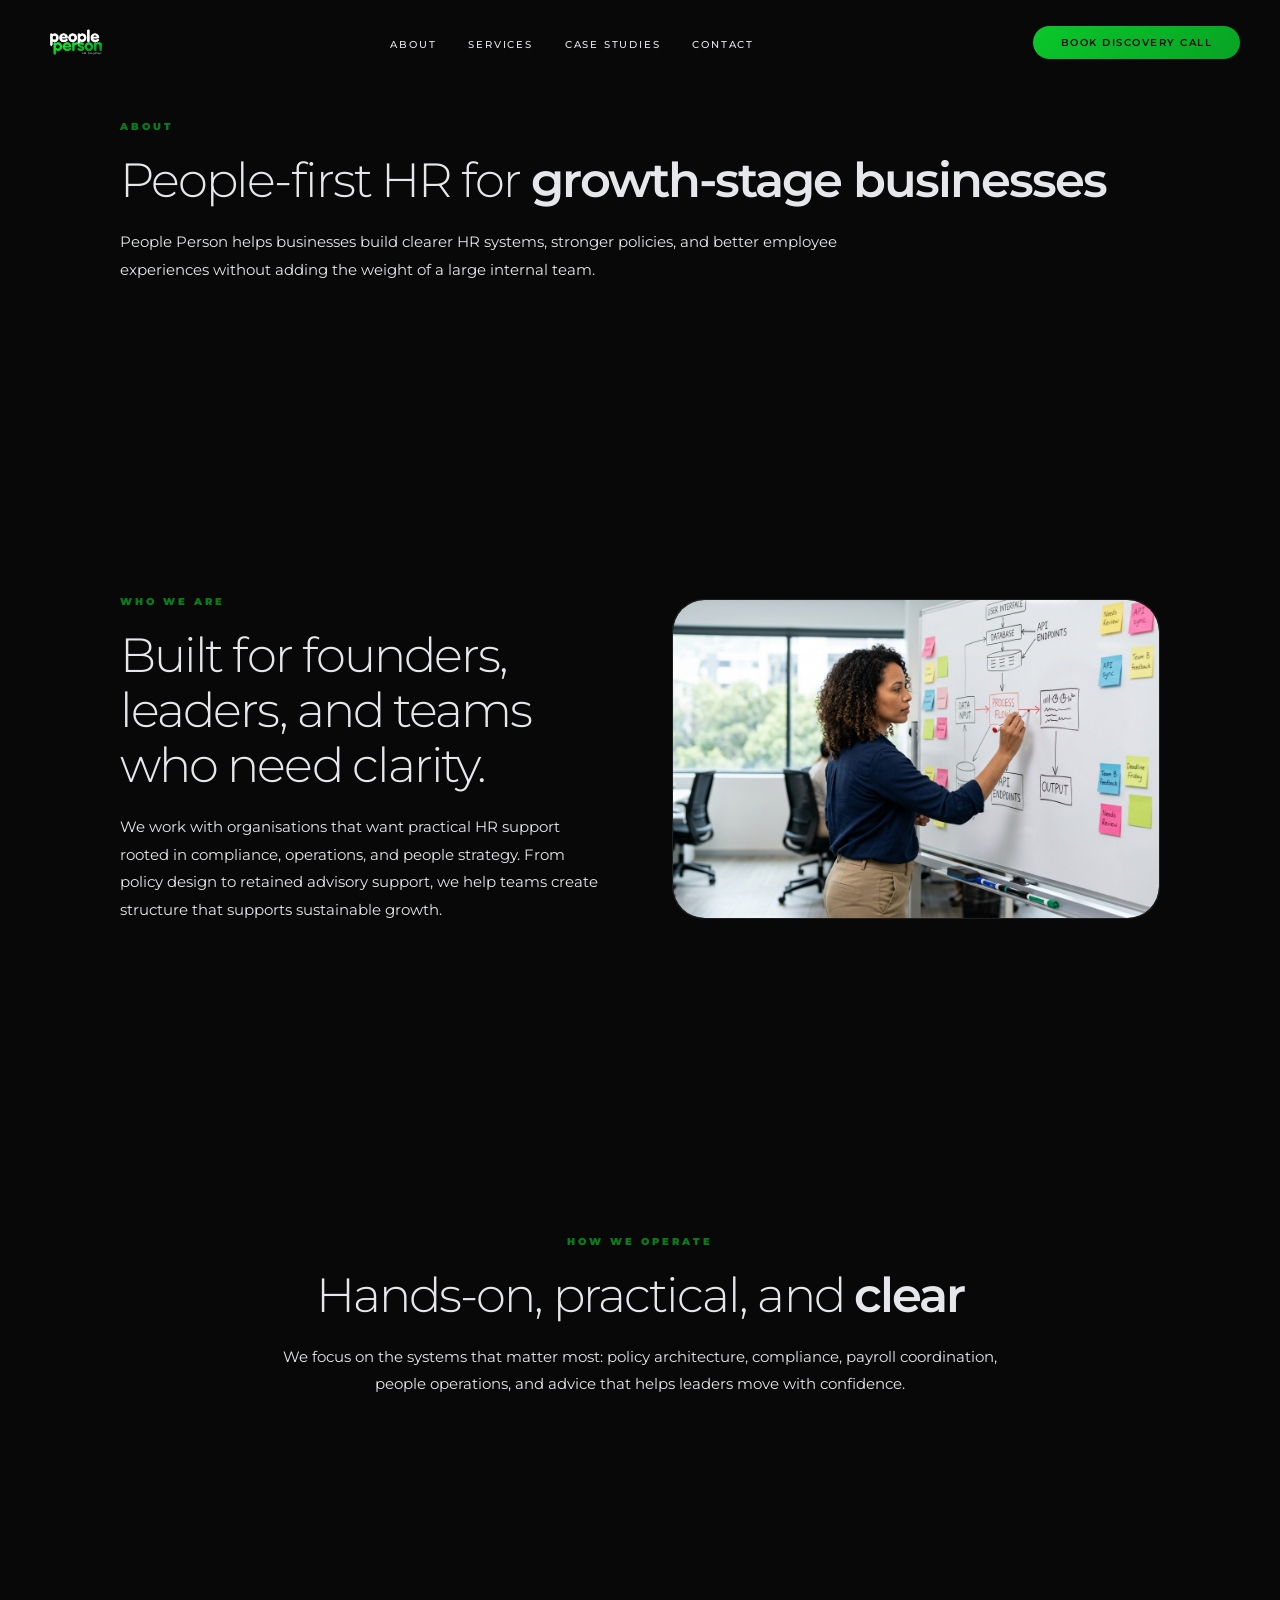
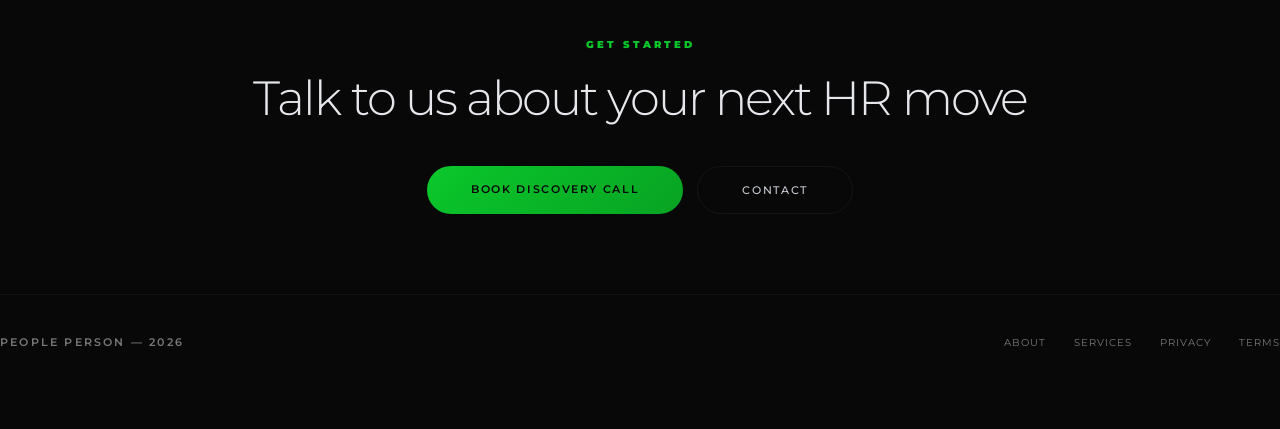
==== about.html @ 99a834df "Final changes" ====
<!DOCTYPE html>
<html lang="en">
<head>
  <meta charset="UTF-8">
  <meta name="viewport" content="width=device-width, initial-scale=1.0">
  <meta name="description" content="Learn more about People Person and how we help growth-stage businesses build stronger HR foundations.">
  <title>About | People Person</title>
  <link rel="preconnect" href="https://fonts.googleapis.com">
  <link href="https://fonts.googleapis.com/css2?family=Montserrat:wght=300;400;500;600;700&display=swap" rel="stylesheet">
  <link rel="stylesheet" href="templatemo-621-luminary-style.css">
</head>
<body>
  <nav class="top-nav" id="topNav">
    <a href="index.html" class="nav-brand" aria-label="People Person home">
      <img src="images/logo_dark_mode.png" alt="People Person Logo" class="logo-image logo-dark">
      <img src="images/logo_light_mode1.png" alt="People Person Logo" class="logo-image logo-light">
    </a>
    <ul class="nav-links">
      <li><a href="about.html">About</a></li>
      <li><a href="services.html">Services</a></li>
      <li><a href="case-studies.html">Case Studies</a></li>
      <li><a href="contact.html">Contact</a></li>
    </ul>
    <div class="nav-right">
      <a href="https://calendar.app.google/dWncbSp8jBmYi63D6" target="_blank" rel="noopener noreferrer" class="nav-cta">Book Discovery Call</a>
    </div>
  </nav>

  <main class="main">
    <section class="section">
      <p class="section-tag">About</p>
      <h1 class="section-title">People-first HR for <strong>growth-stage businesses</strong></h1>
      <p class="section-body" style="max-width: 720px;">
        People Person helps businesses build clearer HR systems, stronger policies, and better employee experiences without adding the weight of a large internal team.
      </p>
    </section>

    <section class="section">
      <div class="feature reveal">
        <div class="feature-content">
          <p class="section-tag">Who we are</p>
          <h2 class="section-title">Built for founders, leaders, and teams who need clarity.</h2>
          <p class="section-body">
            We work with organisations that want practical HR support rooted in compliance, operations, and people strategy. From policy design to retained advisory support, we help teams create structure that supports sustainable growth.
          </p>
        </div>
        <div class="feature-visual">
          <img src="images/infrastructure_modelling.png" alt="Consultant mapping HR systems on a whiteboard.">
        </div>
      </div>
    </section>

    <section class="section section-center">
      <p class="section-tag">How we operate</p>
      <h2 class="section-title">Hands-on, practical, and <strong>clear</strong></h2>
      <p class="section-body" style="max-width: 720px; margin: 0 auto;">
        We focus on the systems that matter most: policy architecture, compliance, payroll coordination, people operations, and advice that helps leaders move with confidence.
      </p>
    </section>
  </main>

  <section class="footer-cta" id="cta">
    <p class="section-tag reveal">Get Started</p>
    <h2 class="section-title reveal reveal-d1">Talk to us about your next HR move</h2>
    <div class="footer-ctas reveal reveal-d3">
      <a href="https://calendar.app.google/dWncbSp8jBmYi63D6" target="_blank" rel="noopener noreferrer" class="btn-primary">Book Discovery Call</a>
      <a href="contact.html" class="btn-secondary">Contact</a>
    </div>

    <div class="footer-bar reveal reveal-d4" style="margin-top: 80px;">
      <div class="footer-brand">People Person &mdash; 2026</div>
      <div class="footer-links">
        <a href="about.html">About</a>
        <a href="services.html">Services</a>
        <a href="privacy.html">Privacy</a>
        <a href="terms.html">Terms</a>
      </div>
    </div>
  </section>

  <script src="templatemo-621-luminary-script.js"></script>
</body>
</html>
---- templatemo-621-luminary-style.css ----
/*
TemplateMo 621 Luminary
https://templatemo.com/tm-621-luminary
*/

*, *::before, *::after { margin: 0; padding: 0; box-sizing: border-box; }

:root {
  --base-deep: #080808;
  --base-mid: #121212;
  --base-soft: #1b1b1b;
  --slate-warm: #6B7280;
  --slate-light: #E5E7EB;
  --graphite: #1f1f1f;
  --graphite-soft: #2d2d2d;
  --ivory: #E5E7EB;
  --ivory-muted: #C9CDD4;
  --silver: #0ac72b;
  --green: #0ac72b;
  --panel-bg: rgba(27, 27, 27, 0.65);
  --panel-border: rgba(156, 163, 175, 0.08);
  --silk-ease: cubic-bezier(0.16, 1, 0.3, 1);
}

html { scroll-behavior: smooth; font-size: 16px; scroll-padding-top: 80px; }

body {
  font-family: 'Montserrat', sans-serif;
  background: var(--base-deep);
  color: var(--ivory);
  overflow-x: hidden;
  -webkit-font-smoothing: antialiased;
}

/* ── Grain ── */
.grain {
  position: fixed; inset: 0; pointer-events: none; z-index: 9999;
  opacity: 0.028; mix-blend-mode: overlay;
}

/* ── BG ── */
.atmosphere {
  position: fixed; inset: 0; z-index: 0;
  background: linear-gradient(180deg, #080808 0%, #121212 35%, #1b1b1b 70%, #050505 100%);
}

/* ── Nav ── */
.top-nav {
  position: fixed; top: 0; left: 0; right: 0; z-index: 600;
  display: flex; justify-content: space-between; align-items: center;
  padding: 24px 40px;
  transition: background 0.8s var(--silk-ease), padding 0.8s var(--silk-ease);
}
.top-nav.scrolled {
  background: rgba(8, 8, 8, 0.85);
  backdrop-filter: blur(20px); -webkit-backdrop-filter: blur(20px);
  padding: 16px 40px;
}
.nav-brand { display: flex; align-items: center; text-decoration: none; }
.logo-image { height: 36px; width: auto; object-fit: contain; }
body:not(.light-mode) .logo-light { display: none; }
body:not(.light-mode) .logo-dark { display: block; }
body.light-mode .logo-light { display: block; }
body.light-mode .logo-dark { display: none; }
.nav-links { display: flex; gap: 32px; list-style: none; align-items: center; }
.nav-links a {
  font-size: 10px; font-weight: 500; letter-spacing: 0.18em; text-transform: uppercase;
  color: var(--slate-light); text-decoration: none; position: relative; padding: 14px 0 6px;
  transition: color 0.8s var(--silk-ease);
}
.nav-links a::after {
  content: ''; position: absolute; top: 0; left: 50%;
  width: 6px; height: 6px;
  border-right: 1px solid var(--silver); border-bottom: 1px solid var(--silver);
  transform: translateX(-50%) rotate(45deg) translateY(-8px);
  opacity: 0; transition: transform 0.8s var(--silk-ease), opacity 0.6s var(--silk-ease);
  pointer-events: none;
}
.nav-links a:hover { color: var(--ivory); }
.nav-links a:hover::after { opacity: 0.7; transform: translateX(-50%) rotate(45deg) translateY(0); }
.nav-links a.active { color: var(--ivory-muted); }
.nav-links a.active::after { opacity: 0.4; transform: translateX(-50%) rotate(45deg) translateY(0); }
.nav-cta {
  padding: 10px 28px; border-radius: 100px; font-family: inherit;
  font-size: 10px; font-weight: 600; letter-spacing: 0.15em; text-transform: uppercase;
  background: linear-gradient(135deg, var(--silver), #08a323);
  color: var(--base-deep); border: none; cursor: pointer; text-decoration: none;
  transition: transform 0.8s var(--silk-ease), box-shadow 0.8s var(--silk-ease);
}
.nav-cta:hover { transform: scale(1.03); box-shadow: 0 6px 30px rgba(10,199,43,0.15); }

/* ── Hamburger ── */
.nav-toggle {
  display: none; background: none; border: none; cursor: pointer;
  width: 32px; height: 24px; position: relative; padding: 0;
}
.toggle-bar {
  display: block; width: 100%; height: 1.5px; background: var(--ivory);
  position: absolute; left: 0;
  transition: transform 0.6s var(--silk-ease), top 0.6s var(--silk-ease);
}
.toggle-bar:nth-child(1) { top: 6px; }
.toggle-bar:nth-child(2) { top: 16px; }
.nav-toggle.active .toggle-bar:nth-child(1) { top: 11px; transform: rotate(45deg); }
.nav-toggle.active .toggle-bar:nth-child(2) { top: 11px; transform: rotate(-45deg); }

/* ── Mobile Menu ── */
.mobile-menu {
  position: fixed; inset: 0; z-index: 550;
  pointer-events: none; opacity: 0; visibility: hidden;
  transition: opacity 0.6s var(--silk-ease), visibility 0.6s var(--silk-ease);
}
.mobile-menu.open { opacity: 1; visibility: visible; pointer-events: auto; }
.mobile-menu-inner {
  position: absolute; inset: 0;
  background: rgba(8, 8, 8, 0.94);
  backdrop-filter: blur(40px); -webkit-backdrop-filter: blur(40px);
  display: flex; flex-direction: column; justify-content: center;
  padding: 100px 40px 60px; overflow-y: auto;
}
.mobile-menu-links { display: flex; flex-direction: column; flex: 1; justify-content: center; }
.mobile-menu-link {
  display: flex; align-items: baseline; gap: 16px;
  font-size: clamp(1.6rem, 5vw, 2.6rem); font-weight: 300; letter-spacing: -0.02em;
  color: var(--ivory); text-decoration: none; padding: 14px 0;
  border-bottom: 1px solid rgba(156,163,175,0.06); position: relative;
  opacity: 0; transform: translateY(20px);
  transition: opacity 0.3s ease, transform 0.3s ease, color 0.6s var(--silk-ease);
}
.mobile-menu.open .mobile-menu-link {
  opacity: 1; transform: translateY(0);
  transition: opacity 0.5s var(--silk-ease), transform 0.5s var(--silk-ease), color 0.6s var(--silk-ease);
}
.mobile-menu.open .mobile-menu-link:nth-child(1) { transition-delay: 0.06s; }
.mobile-menu.open .mobile-menu-link:nth-child(2) { transition-delay: 0.12s; }
.mobile-menu.open .mobile-menu-link:nth-child(3) { transition-delay: 0.18s; }
.mobile-menu.open .mobile-menu-link:nth-child(4) { transition-delay: 0.24s; }
.mobile-menu.open .mobile-menu-link:nth-child(5) { transition-delay: 0.30s; }
.mobile-menu.open .mobile-menu-link:nth-child(6) { transition-delay: 0.36s; }
.mobile-menu.open .mobile-menu-link:nth-child(7) { transition-delay: 0.42s; }
.mobile-menu-link::before {
  content: attr(data-index); font-size: 10px; font-weight: 500;
  letter-spacing: 0.15em; color: var(--slate-light); opacity: 0.4;
  min-width: 24px; font-variant-numeric: tabular-nums;
}
.mobile-menu-footer {
  display: flex; justify-content: space-between; align-items: center;
  padding-top: 24px; border-top: 1px solid rgba(156,163,175,0.06);
  opacity: 0; transition: opacity 0.3s ease;
}
.mobile-menu.open .mobile-menu-footer {
  opacity: 1; transition: opacity 0.5s var(--silk-ease) 0.45s;
}
.mobile-menu-footer a {
  font-size: 10px; font-weight: 400; letter-spacing: 0.1em; text-transform: uppercase;
  color: var(--slate-light); opacity: 0.4; text-decoration: none;
}
body.menu-open { overflow: hidden; }
body.menu-open .top-nav { background: rgba(8,8,8,0.95); backdrop-filter: blur(20px); }

/* ── Side Panels ── */
.side-panel {
  position: fixed; top: 50%; transform: translateY(-50%);
  width: 56px; z-index: 100;
  display: flex; flex-direction: column; align-items: center;
  gap: 14px; padding: 24px 0;
}
.side-panel.left { left: 20px; }
.side-panel.right { right: 20px; }
.side-label {
  writing-mode: vertical-rl; text-orientation: mixed;
  font-size: 9px; font-weight: 500; letter-spacing: 0.25em; text-transform: uppercase;
  color: var(--slate-light); opacity: 0.5;
}
.side-track {
  width: 1px; height: 160px;
  background: rgba(156,163,175,0.06); position: relative; border-radius: 1px;
}
.side-track-fill {
  position: absolute; top: 0; left: 0; width: 100%; height: 0%;
  background: linear-gradient(to bottom, var(--silver), rgba(10,199,43,0.15));
  border-radius: 1px; transition: height 1.2s var(--silk-ease);
}
.side-dot {
  width: 6px; height: 6px; border-radius: 50%;
  background: var(--slate-light); opacity: 0.15;
  transition: opacity 0.8s var(--silk-ease), transform 0.8s var(--silk-ease), box-shadow 0.8s var(--silk-ease);
}
.side-dot.active {
  opacity: 0.8; background: var(--silver);
  box-shadow: 0 0 12px rgba(10,199,43,0.3); transform: scale(1.3);
}
.side-readout {
  font-size: 9px; font-weight: 400; letter-spacing: 0.1em;
  color: var(--slate-light); opacity: 0.35;
  font-variant-numeric: tabular-nums;
}

/* ── Container ── */
.main { position: relative; z-index: 10; max-width: 1120px; margin: 0 auto; padding: 0 40px; }

/* ── Shared ── */
.section { padding: 120px 0; position: relative; }
.section-tag {
  font-size: 10px; font-weight: 1000; letter-spacing: 0.3em; text-transform: uppercase;
  color: var(--green); opacity: 0.6; margin-bottom: 20px;
}
.section-title {
  font-size: clamp(2rem, 4vw, 3rem); font-weight: 300;
  letter-spacing: -0.04em; line-height: 1.15; color: var(--ivory); margin-bottom: 20px;
}
.section-title strong { font-weight: 600; }
.section-body {
  font-size: 0.95rem; font-weight: 400; line-height: 1.8; color: var(--slate-light); max-width: 540px;
}
.section-center { text-align: center; }
.section-center .section-body { margin: 0 auto; }

.silk-divider { width: 100px; height: 1px; background: linear-gradient(90deg, transparent, var(--panel-border), transparent); margin: 0 auto; }

.btn-primary {
  display: inline-block; padding: 16px 44px; border-radius: 100px;
  background: linear-gradient(135deg, var(--silver), #08a323);
  color: var(--base-deep); font-family: inherit; font-size: 11px; font-weight: 600;
  letter-spacing: 0.15em; text-transform: uppercase; border: none; cursor: pointer;
  text-decoration: none;
  transition: transform 0.8s var(--silk-ease), box-shadow 0.8s var(--silk-ease);
}
.btn-primary:hover { transform: scale(1.02); box-shadow: 0 8px 40px rgba(10,199,43,0.18); }
.btn-secondary {
  display: inline-block; padding: 16px 44px; border-radius: 100px; background: transparent;
  color: var(--ivory-muted); font-family: inherit; font-size: 11px; font-weight: 500;
  letter-spacing: 0.15em; text-transform: uppercase;
  border: 1px solid var(--panel-border); cursor: pointer; text-decoration: none;
  transition: transform 0.8s var(--silk-ease), border-color 0.8s var(--silk-ease), background 0.8s var(--silk-ease);
}
.btn-secondary:hover { transform: scale(1.02); border-color: rgba(156,163,175,0.2); background: rgba(156,163,175,0.04); }

/* ── Reveal ── */
.reveal {
  opacity: 0; transform: translateY(36px);
  transition: opacity 1.2s var(--silk-ease), transform 1.2s var(--silk-ease);
}
.reveal.visible { opacity: 1; transform: translateY(0); }
.reveal-d1 { transition-delay: 0.1s; }
.reveal-d2 { transition-delay: 0.2s; }
.reveal-d3 { transition-delay: 0.3s; }
.reveal-d4 { transition-delay: 0.4s; }

/* ══════════════════════════════════
   HERO
   ══════════════════════════════════ */
.hero {
  min-height: 100vh; display: flex; flex-direction: column;
  justify-content: center; align-items: center; text-align: center;
  padding: 120px 0 80px; position: relative;
}
.hero-grid {
  position: absolute; bottom: 0; left: 50%; height: 80%;
  width: 100vw; transform: translateX(-50%);
  z-index: 0; pointer-events: none;
  --mx: 50%; --my: 50%;
  background-image:
    linear-gradient(to right, rgba(156,163,175,0.22) 1px, transparent 1px),
    linear-gradient(to bottom, rgba(156,163,175,0.22) 1px, transparent 1px);
  background-size: 120px 120px;
  background-position: center bottom;
  -webkit-mask-image:
    radial-gradient(circle 300px at var(--mx) var(--my), rgba(0,0,0,1) 0%, transparent 65%),
    linear-gradient(to bottom, transparent 0%, transparent 25%, rgba(0,0,0,0.1) 45%, rgba(0,0,0,0.25) 70%, rgba(0,0,0,0.4) 100%);
  mask-image:
    radial-gradient(circle 300px at var(--mx) var(--my), rgba(0,0,0,1) 0%, transparent 65%),
    linear-gradient(to bottom, transparent 0%, transparent 25%, rgba(0,0,0,0.1) 45%, rgba(0,0,0,0.25) 70%, rgba(0,0,0,0.4) 100%);
  -webkit-mask-composite: source-over;
  mask-composite: add;
}
.hero > *:not(.hero-grid) { position: relative; z-index: 1; }
.hero-badge {
  display: inline-flex; align-items: center; gap: 10px;
  padding: 10px 24px; border-radius: 100px;
  background: var(--panel-bg); border: 1px solid var(--panel-border);
  backdrop-filter: blur(20px); margin-bottom: 40px;
  opacity: 0; transform: translateY(16px);
  animation: fadeUp 1.2s var(--silk-ease) 0.2s forwards;
}
.hero-badge-dot {
  width: 6px; height: 6px; border-radius: 50%; background: var(--silver);
  box-shadow: 0 0 8px rgba(10,199,43,0.4); animation: pulse 3s ease-in-out infinite;
}
.hero-badge span { font-size: 10px; font-weight: 600; letter-spacing: 0.2em; text-transform: uppercase; color: var(--slate-light); }

.hero h1 {
  font-size: clamp(2.8rem, 6.5vw, 5.5rem); font-weight: 300;
  letter-spacing: -0.05em; line-height: 1;
  opacity: 0; transform: translateY(24px);
  animation: fadeUp 1.4s var(--silk-ease) 0.4s forwards;
}
.hero h1 em {
  font-style: normal; font-weight: 600;
  background: linear-gradient(135deg, var(--ivory), var(--silver), #8effa3);
  -webkit-background-clip: text; -webkit-text-fill-color: transparent; background-clip: text;
}
.hero-sub {
  font-size: clamp(0.85rem, 1.2vw, 1rem); font-weight: 400; line-height: 1.7;
  color: var(--slate-light); max-width: 520px; margin: 28px auto 48px;
  opacity: 0; transform: translateY(16px);
  animation: fadeUp 1.4s var(--silk-ease) 0.6s forwards;
}
.hero-ctas {
  display: flex; gap: 14px;
  opacity: 0; transform: translateY(16px);
  animation: fadeUp 1.4s var(--silk-ease) 0.8s forwards;
}
.hero-metrics {
  display: flex; justify-content: center; gap: 56px; margin-top: 72px;
  opacity: 0; transform: translateY(16px);
  animation: fadeUp 1.4s var(--silk-ease) 1s forwards;
}
.metric { text-align: center; }
.metric-value {
  font-size: clamp(1.8rem, 3vw, 2.6rem); font-weight: 300; letter-spacing: -0.04em;
  color: var(--ivory); line-height: 1; font-variant-numeric: tabular-nums;
}
.metric-value span { font-size: 0.5em; font-weight: 400; color: var(--slate-light); vertical-align: super; margin-left: 2px; }
.metric-label { font-size: 9px; font-weight: 500; letter-spacing: 0.2em; text-transform: uppercase; color: var(--slate-light); margin-top: 8px; }

@keyframes fadeUp { to { opacity: 1; transform: translateY(0); } }
@keyframes pulse { 0%,100% { opacity: 1; } 50% { opacity: 0.4; } }

/* ══════════════════════════════════
   LOGO TICKER
   ══════════════════════════════════ */
.logo-ticker {
  padding: 60px 0; border-top: 1px solid var(--panel-border); border-bottom: 1px solid var(--panel-border);
  overflow: hidden; position: relative; z-index: 10;
}
.logo-ticker-label {
  text-align: center; font-size: 9.5px; font-weight: 600; letter-spacing: 0.25em;
  text-transform: uppercase; color: var(--slate-light); opacity: 0.85; margin-bottom: 32px;
}
.ticker-track {
  display: flex; width: max-content;
  animation: tickerScroll 30s linear infinite;
}
.ticker-track:hover { animation-play-state: paused; }
.ticker-item {
  flex-shrink: 0; padding: 0 40px; display: flex; align-items: center;
  font-size: 14px; font-weight: 600; letter-spacing: 0.08em; text-transform: uppercase;
  color: var(--slate-light); opacity: 0.65;
  transition: opacity 0.6s var(--silk-ease), color 0.6s var(--silk-ease);
}
.ticker-item:hover { opacity: 1; color: var(--silver); }
.ticker-dot { width: 4px; height: 4px; border-radius: 50%; background: var(--silver); opacity: 0.5; margin: 0 40px; flex-shrink: 0; }

@keyframes tickerScroll { to { transform: translateX(-50%); } }

/* ══════════════════════════════════
   FEATURE SHOWCASE
   ══════════════════════════════════ */
.feature {
  display: grid; grid-template-columns: 1fr 1fr; gap: 64px; align-items: center;
  padding: 72px 0;
}
.feature.reverse { direction: rtl; }
.feature.reverse > * { direction: ltr; }

.feature-visual {
  position: relative; height: 320px; border-radius: 32px; overflow: hidden;
  background: var(--panel-bg); border: 1px solid var(--panel-border);
}
.feature-visual img {
  width: 100%; height: 100%; object-fit: cover; border-radius: inherit;
}
.feature-content {}
.feature-number {
  font-size: 3rem; font-weight: 600; letter-spacing: -0.04em;
  color: var(--ivory); line-height: 1; margin-bottom: 12px;
  font-variant-numeric: tabular-nums;
}

/* ══════════════════════════════════
   PRICING
   ══════════════════════════════════ */
.trust-grid {
  display: grid; grid-template-columns: repeat(3, minmax(0, 1fr)); gap: 20px; margin-top: 48px;
}
.trust-card {
  background: var(--panel-bg); border: 1px solid var(--panel-border); border-radius: 28px;
  padding: 28px 24px; text-align: left; backdrop-filter: blur(20px); -webkit-backdrop-filter: blur(20px);
}
.trust-icon {
  display: inline-flex; align-items: center; justify-content: center; width: 42px; height: 42px;
  border-radius: 50%; background: rgba(10,199,43,0.08); border: 1px solid rgba(10,199,43,0.12);
  font-size: 0.72rem; font-weight: 700; letter-spacing: 0.12em; color: var(--silver);
  margin-bottom: 18px;
}
.trust-card h3 {
  font-size: 1.05rem; font-weight: 600; color: var(--ivory); margin-bottom: 12px;
}
.trust-card p {
  font-size: 0.9rem; line-height: 1.7; color: var(--slate-light);
}

.pricing-toggle {
  display: flex; justify-content: center; align-items: center; gap: 16px;
  margin: 40px 0 56px;
}
.pricing-toggle-label {
  font-size: 11px; font-weight: 500; letter-spacing: 0.1em; text-transform: uppercase;
  color: var(--slate-light); transition: color 0.6s var(--silk-ease);
}
.pricing-toggle-label.active { color: var(--ivory); }
.toggle-switch {
  width: 48px; height: 26px; border-radius: 100px; background: var(--graphite);
  border: 1px solid var(--panel-border); position: relative; cursor: pointer;
  transition: background 0.6s var(--silk-ease);
}
.toggle-switch::after {
  content: ''; position: absolute; top: 3px; left: 3px;
  width: 18px; height: 18px; border-radius: 50%;
  background: var(--silver); transition: transform 0.6s var(--silk-ease);
}
.toggle-switch.annual::after { transform: translateX(22px); }
.save-badge {
  font-size: 9px; font-weight: 600; letter-spacing: 0.15em; text-transform: uppercase;
  color: var(--silver); opacity: 0; transition: opacity 0.4s var(--silk-ease);
}
.save-badge.show { opacity: 1; }

.pricing-grid {
  display: grid; grid-template-columns: repeat(3, 1fr); gap: 20px;
}
.pricing-card {
  background: var(--panel-bg); border: 1px solid var(--panel-border); border-radius: 36px;
  padding: 44px 36px; backdrop-filter: blur(20px); -webkit-backdrop-filter: blur(20px);
  position: relative; overflow: hidden; display: flex; flex-direction: column;
  transition: transform 0.8s var(--silk-ease), box-shadow 0.8s var(--silk-ease);
}
.pricing-card::before {
  content: ''; position: absolute; inset: 0; border-radius: inherit;
  background: linear-gradient(160deg, rgba(10,199,43,0.02) 0%, transparent 40%);
  pointer-events: none; transition: opacity 0.8s var(--silk-ease); opacity: 0;
}
.pricing-card.featured {
  border-color: rgba(10,199,43,0.15);
  box-shadow: 0 0 60px rgba(10,199,43,0.04);
  padding-top: 44px;
}
.pricing-card.featured::before { opacity: 1; }
.pricing-card.featured .pricing-badge { display: inline-block; }

.pricing-badge {
  display: none; position: absolute; top: 12px; right: 20px;
  font-size: 8px; font-weight: 600; letter-spacing: 0.2em; text-transform: uppercase;
  padding: 5px 14px; border-radius: 100px;
  background: rgba(10,199,43,0.1); border: 1px solid rgba(10,199,43,0.12);
  color: var(--silver);
}

.pricing-tier {
  font-size: 10px; font-weight: 600; letter-spacing: 0.2em; text-transform: uppercase;
  color: var(--slate-light); margin-bottom: 24px;
}

.pricing-prices { margin-bottom: 24px; }

.price-option {
  display: flex; align-items: baseline; justify-content: space-between;
  padding: 14px 0; border-bottom: 1px solid rgba(156,163,175,0.05);
  transition: opacity 0.6s var(--silk-ease);
  opacity: 0.35;
}
.price-option.active { opacity: 1; }

.price-option-left { display: flex; align-items: baseline; gap: 3px; }
.price-currency {
  font-size: 0.9rem; font-weight: 400; color: var(--slate-light);
  transition: color 0.6s var(--silk-ease);
}
.price-amount {
  font-size: 2rem; font-weight: 300; letter-spacing: -0.04em; color: var(--slate-light);
  font-variant-numeric: tabular-nums;
  transition: font-size 0.6s var(--silk-ease), color 0.6s var(--silk-ease);
}
.price-period {
  font-size: 0.75rem; font-weight: 400; color: var(--slate-light); margin-left: 2px;
  transition: color 0.6s var(--silk-ease);
}
.price-yearly {
  font-size: 0.72rem; font-weight: 400; color: var(--slate-light);
  font-variant-numeric: tabular-nums;
  transition: color 0.6s var(--silk-ease);
}

/* Active state — emphasized */
.price-option.active .price-currency { color: var(--slate-light); }
.price-option.active .price-amount { font-size: 2.6rem; color: var(--ivory); }
.price-option.active .price-period { color: var(--slate-light); }
.price-option.active .price-yearly { color: var(--slate-light); }

.price-label {
  font-size: 8px; font-weight: 600; letter-spacing: 0.15em; text-transform: uppercase;
  color: var(--slate-light); margin-bottom: 2px;
  transition: color 0.6s var(--silk-ease);
}
.price-option.active .price-label { color: var(--silver); }

.pricing-desc {
  font-size: 0.85rem; font-weight: 400; line-height: 1.6; color: var(--slate-light);
  margin-bottom: 28px;
  min-height: 88px;
}
.pricing-features {
  list-style: none;
  margin-bottom: 32px;
  display: flex;
  flex-direction: column;
  flex: 1;
  justify-content: flex-start;
}
.pricing-features li {
  font-size: 0.82rem; font-weight: 400; color: var(--slate-light);
  padding: 8px 0; border-bottom: 1px solid rgba(156,163,175,0.05);
  display: flex; align-items: flex-start; gap: 10px;
  text-align: left;
}
.pricing-features li::before {
  content: ''; width: 4px; height: 4px; border-radius: 50%;
  background: var(--silver); opacity: 0.5; flex-shrink: 0;
  margin-top: 7px; /* Align bullet with the first line of text */
}
.pricing-card .btn-primary, .pricing-card .btn-secondary { width: 100%; text-align: center; padding: 14px; }

/* ══════════════════════════════════
   TESTIMONIALS
   ══════════════════════════════════ */
.testimonials-grid {
  display: grid; grid-template-columns: repeat(3, 1fr); gap: 20px;
  margin-top: 56px;
}
.testimonial-card {
  background: var(--panel-bg); border: 1px solid var(--panel-border);
  border-radius: 28px; padding: 36px; backdrop-filter: blur(20px);
  transition: transform 0.8s var(--silk-ease);
  display: flex; flex-direction: column; justify-content: space-between;
}
.testimonial-quote {
  font-size: 0.9rem; font-weight: 400; line-height: 1.75; color: var(--slate-light);
  margin-bottom: 24px; font-style: italic;
}
.testimonial-author { display: flex; align-items: center; gap: 12px; }
.testimonial-avatar {
  width: 36px; height: 36px; border-radius: 50%;
  background: var(--graphite); border: 1px solid var(--panel-border);
  display: flex; align-items: center; justify-content: center;
  font-size: 12px; font-weight: 600; color: var(--slate-light);
}
.testimonial-name { font-size: 0.8rem; font-weight: 500; color: var(--ivory); }
.testimonial-role { font-size: 0.72rem; font-weight: 400; color: var(--slate-light); margin-top: 2px; }

/* ══════════════════════════════════
   INTEGRATIONS
   ══════════════════════════════════ */
.integrations-grid {
  display: grid; grid-template-columns: repeat(6, 1fr); gap: 16px; margin-top: 56px;
}
.integration-item {
  background: var(--panel-bg); border: 1px solid var(--panel-border);
  border-radius: 20px; padding: 28px 16px; text-align: center;
  backdrop-filter: blur(16px);
  transition: transform 0.8s var(--silk-ease), border-color 0.8s var(--silk-ease);
}
.integration-icon {
  width: 40px; height: 40px; margin: 0 auto 12px;
  border-radius: 10px; background: var(--graphite); border: 1px solid var(--panel-border);
  display: flex; align-items: center; justify-content: center;
  font-size: 16px; color: var(--slate-light);
}
.integration-name {
  font-size: 0.72rem; font-weight: 500; letter-spacing: 0.05em;
  color: var(--slate-light); text-transform: uppercase;
}

/* ══════════════════════════════════
   FAQ
   ══════════════════════════════════ */
.faq-list { max-width: 720px; margin: 48px auto 0; }
.faq-controls {
  display: flex; justify-content: flex-end; margin-bottom: 8px;
}
.faq-toggle-all {
  background: none; border: 1px solid var(--panel-border); border-radius: 100px;
  padding: 8px 20px; font-family: inherit;
  font-size: 9px; font-weight: 500; letter-spacing: 0.15em; text-transform: uppercase;
  color: var(--slate-light); cursor: pointer;
  transition: color 0.6s var(--silk-ease), border-color 0.6s var(--silk-ease);
}
.faq-toggle-all:hover { color: var(--ivory); border-color: rgba(156,163,175,0.2); }
.faq-item {
  border-bottom: 1px solid var(--panel-border); overflow: hidden;
}
.faq-question {
  width: 100%; background: none; border: none; padding: 24px 0;
  display: flex; justify-content: space-between; align-items: center;
  cursor: pointer; font-family: inherit;
  font-size: 0.95rem; font-weight: 400; color: var(--ivory);
  text-align: left;
  transition: color 0.6s var(--silk-ease);
}
.faq-question:hover { color: var(--silver); }
.faq-icon {
  width: 20px; height: 20px; position: relative; flex-shrink: 0; margin-left: 20px;
}
.faq-icon::before, .faq-icon::after {
  content: ''; position: absolute; background: var(--slate-light);
  transition: transform 0.6s var(--silk-ease), opacity 0.4s ease;
}
.faq-icon::before { width: 12px; height: 1px; top: 50%; left: 50%; transform: translate(-50%, -50%); }
.faq-icon::after { width: 1px; height: 12px; top: 50%; left: 50%; transform: translate(-50%, -50%); }
.faq-item.open .faq-icon::after { transform: translate(-50%, -50%) rotate(90deg); opacity: 0; }

.faq-answer {
  display: grid;
  grid-template-rows: 0fr;
  transition: grid-template-rows 1s var(--silk-ease);
}
.faq-answer-inner {
  overflow: hidden;
  padding: 0;
  font-size: 0.88rem; font-weight: 400; line-height: 1.8; color: var(--slate-light);
  transition: padding 0.8s var(--silk-ease);
}
.faq-item.open .faq-answer { grid-template-rows: 1fr; }
.faq-item.open .faq-answer-inner { padding: 0 0 24px; }

/* ══════════════════════════════════
   FOOTER CTA
   ══════════════════════════════════ */
.footer-cta { padding: 120px 0 80px; text-align: center; }
.footer-ctas { display: flex; justify-content: center; gap: 14px; margin-top: 40px; }
.footer-bar {
  display: flex; justify-content: space-between; align-items: center;
  padding-top: 40px; border-top: 1px solid rgba(156,163,175,0.06);
}
.footer-brand { font-size: 11px; font-weight: 600; letter-spacing: 0.2em; text-transform: uppercase; color: var(--slate-light); opacity: 0.5; }
.footer-links { display: flex; gap: 28px; flex-wrap: wrap; }
.footer-links a {
  font-size: 10px; font-weight: 400; letter-spacing: 0.1em; text-transform: uppercase;
  color: var(--slate-light); opacity: 0.5; text-decoration: none;
  transition: opacity 0.6s var(--silk-ease);
}
.footer-links a:hover { opacity: 0.8; }
.footer-credit {
  font-size: 10px; font-weight: 400; letter-spacing: 0.1em; text-transform: uppercase;
  color: var(--slate-light); opacity: 0.5;
}
.footer-credit a {
  color: var(--slate-light); text-decoration: none; text-transform: none; letter-spacing: 0.05em;
  transition: opacity 0.6s var(--silk-ease);
}
.footer-credit a:hover { opacity: 0.8; }

/* ══════════════════════════════════
   RESPONSIVE
   ══════════════════════════════════ */
@media (max-width: 1024px) {
  .main { padding: 0 32px; }
  .nav-links { display: none; }
  .nav-cta { display: none; }
  .nav-toggle { display: block; }
  .side-panel { display: none; }
  .feature { grid-template-columns: 1fr; gap: 40px; }
  .feature.reverse { direction: ltr; }
  .feature-visual { height: 260px; }
  .trust-grid { grid-template-columns: 1fr; max-width: 520px; margin: 48px auto 0; }
  .pricing-grid { grid-template-columns: 1fr; max-width: 440px; margin: 0 auto; }
  .testimonials-grid { grid-template-columns: 1fr; max-width: 520px; margin: 48px auto 0; }
  .testimonial-card:nth-child(2) { transform: none; }
  .integrations-grid { grid-template-columns: repeat(3, 1fr); }
}

@media (max-width: 768px) {
  .main { padding: 0 20px; }
  .top-nav { padding: 18px 20px; }
  .top-nav.scrolled { padding: 14px 20px; }
  .hero { min-height: 100svh; padding: 100px 0 60px; }
  .hero-metrics { flex-direction: column; gap: 28px; }
  .hero-ctas { flex-direction: column; align-items: center; }
  .btn-primary, .btn-secondary { width: 100%; max-width: 280px; text-align: center; }
  .section { padding: 80px 0; }
  .feature-visual { height: 240px; border-radius: 24px; }
  .pricing-card { padding: 32px 24px; border-radius: 28px; }
  .pricing-card.featured { padding-top: 52px; }
  .integrations-grid { grid-template-columns: repeat(2, 1fr); }
  .footer-bar { flex-direction: column; gap: 20px; text-align: center; }
  .footer-links { flex-wrap: wrap; justify-content: center; }
  .footer-ctas { flex-direction: column; align-items: center; }
  .footer-ctas .btn-primary, .footer-ctas .btn-secondary { width: 100%; max-width: 320px; }
  .mobile-menu-inner { padding: 90px 20px 40px; }
}

@media (max-width: 420px) {
  .hero h1 { font-size: 2.4rem; }
  .section-title { font-size: 1.7rem; }
  .integrations-grid { grid-template-columns: repeat(2, 1fr); }
  .mobile-menu-link { font-size: 1.4rem; }
}

@media (max-height: 540px) and (orientation: landscape) {
  .hero { min-height: auto; padding: 80px 0 40px; }
  .hero-metrics { flex-direction: row; gap: 36px; margin-top: 40px; }
  .section { padding: 60px 0; }
  .mobile-menu-inner { padding: 64px 32px 24px; justify-content: flex-start; }
  .mobile-menu-link { font-size: 1.2rem; padding: 8px 0; }
}

@media (hover: hover) and (pointer: fine) {
  .pricing-card:hover { transform: scale(1.01); box-shadow: 0 12px 60px rgba(0,0,0,0.15); }
  .pricing-card:hover::before { opacity: 1; }
  .testimonial-card:hover { transform: scale(1.01); }
  .integration-item:hover { transform: scale(1.04); border-color: rgba(156,163,175,0.15); }
}
@media (hover: none) {
  .pricing-card:hover, .testimonial-card:hover, .integration-item:hover { transform: none; }
}

/* Focus */
.btn-primary:focus-visible, .btn-secondary:focus-visible,
.nav-links a:focus-visible, .nav-toggle:focus-visible,
.mobile-menu-link:focus-visible, .faq-question:focus-visible,
.toggle-switch:focus-visible, .faq-toggle-all:focus-visible {
  outline: 2px solid var(--silver); outline-offset: 3px;
}

/* ── Theme Transitions ── */
body, .atmosphere, .pricing-card, .testimonial-card, .integration-item, .faq-item, .faq-question, .top-nav, .nav-cta, .btn-primary, .btn-secondary, .mobile-menu-inner {
  transition: background 0.5s ease, background-color 0.5s ease, color 0.5s ease, border-color 0.5s ease, box-shadow 0.5s ease, padding 0.8s var(--silk-ease), transform 0.8s var(--silk-ease);
}

/* ── Light Mode Custom Properties ── */
body.light-mode {
  --base-deep: #f5f6f8;
  --base-mid: #ebedf0;
  --base-soft: #ffffff;
  --slate-light: #6B7280;
  --slate-light: #0f1115;
  --graphite: #e5e7eb;
  --graphite-soft: #d1d5db;
  --ivory: #0f1115;
  --ivory-muted: #1f2937;
  --silver: #089e22;
  --panel-bg: rgba(255, 255, 255, 0.75);
  --panel-border: rgba(0, 0, 0, 0.06);
}

/* ── Light Mode Overrides ── */
body.light-mode .atmosphere {
  background: linear-gradient(180deg, #f5f6f8 0%, #ebedf0 35%, #ffffff 70%, #e2e5e9 100%);
}

body.light-mode .top-nav.scrolled {
  background: rgba(245, 246, 248, 0.85);
  border-bottom: 1px solid rgba(0, 0, 0, 0.05);
}

body.light-mode .mobile-menu-inner {
  background: rgba(245, 246, 248, 0.96);
}

body.light-mode.menu-open .top-nav {
  background: rgba(245, 246, 248, 0.95);
}

body.light-mode .hero h1 em {
  background: linear-gradient(135deg, #0f1115, #089e22, #046c14);
  -webkit-background-clip: text; -webkit-text-fill-color: transparent; background-clip: text;
}

body.light-mode .hero-grid {
  background-image:
    linear-gradient(to right, rgba(0,0,0,0.04) 1px, transparent 1px),
    linear-gradient(to bottom, rgba(0,0,0,0.04) 1px, transparent 1px);
}

body.light-mode .pricing-card {
  box-shadow: 0 10px 30px rgba(0, 0, 0, 0.03);
}

body.light-mode .pricing-card:hover {
  box-shadow: 0 15px 45px rgba(0, 0, 0, 0.06);
}

body.light-mode .pricing-card.featured {
  box-shadow: 0 15px 45px rgba(8, 158, 34, 0.08);
}

body.light-mode .testimonial-card {
  box-shadow: 0 10px 30px rgba(0, 0, 0, 0.03);
}

body.light-mode .testimonial-card:hover {
  box-shadow: 0 15px 45px rgba(0, 0, 0, 0.06);
}

body.light-mode .btn-secondary:hover {
  background: rgba(0, 0, 0, 0.02);
}

/* ── Theme Toggle Button Styling ── */
.nav-right {
  display: flex;
  align-items: center;
  gap: 20px;
}

@media (max-width: 1024px) {
  .nav-right {
    margin-left: auto;
    margin-right: 16px;
  }
}

.theme-toggle {
  background: none;
  border: none;
  cursor: pointer;
  padding: 8px;
  color: var(--slate-light);
  display: flex;
  align-items: center;
  justify-content: center;
  transition: color 0.3s ease, transform 0.3s ease, background 0.3s ease;
  border-radius: 50%;
  width: 36px;
  height: 36px;
}

.theme-toggle:hover {
  color: var(--silver);
  transform: scale(1.1);
  background: var(--panel-border);
}

.theme-toggle svg {
  transition: transform 0.5s ease;
}

.theme-toggle:hover svg {
  transform: rotate(20deg);
}

/* Toggle visibility of icons based on current theme */
body:not(.light-mode) .theme-toggle .moon-icon { display: none; }
body.light-mode .theme-toggle .sun-icon { display: none; }
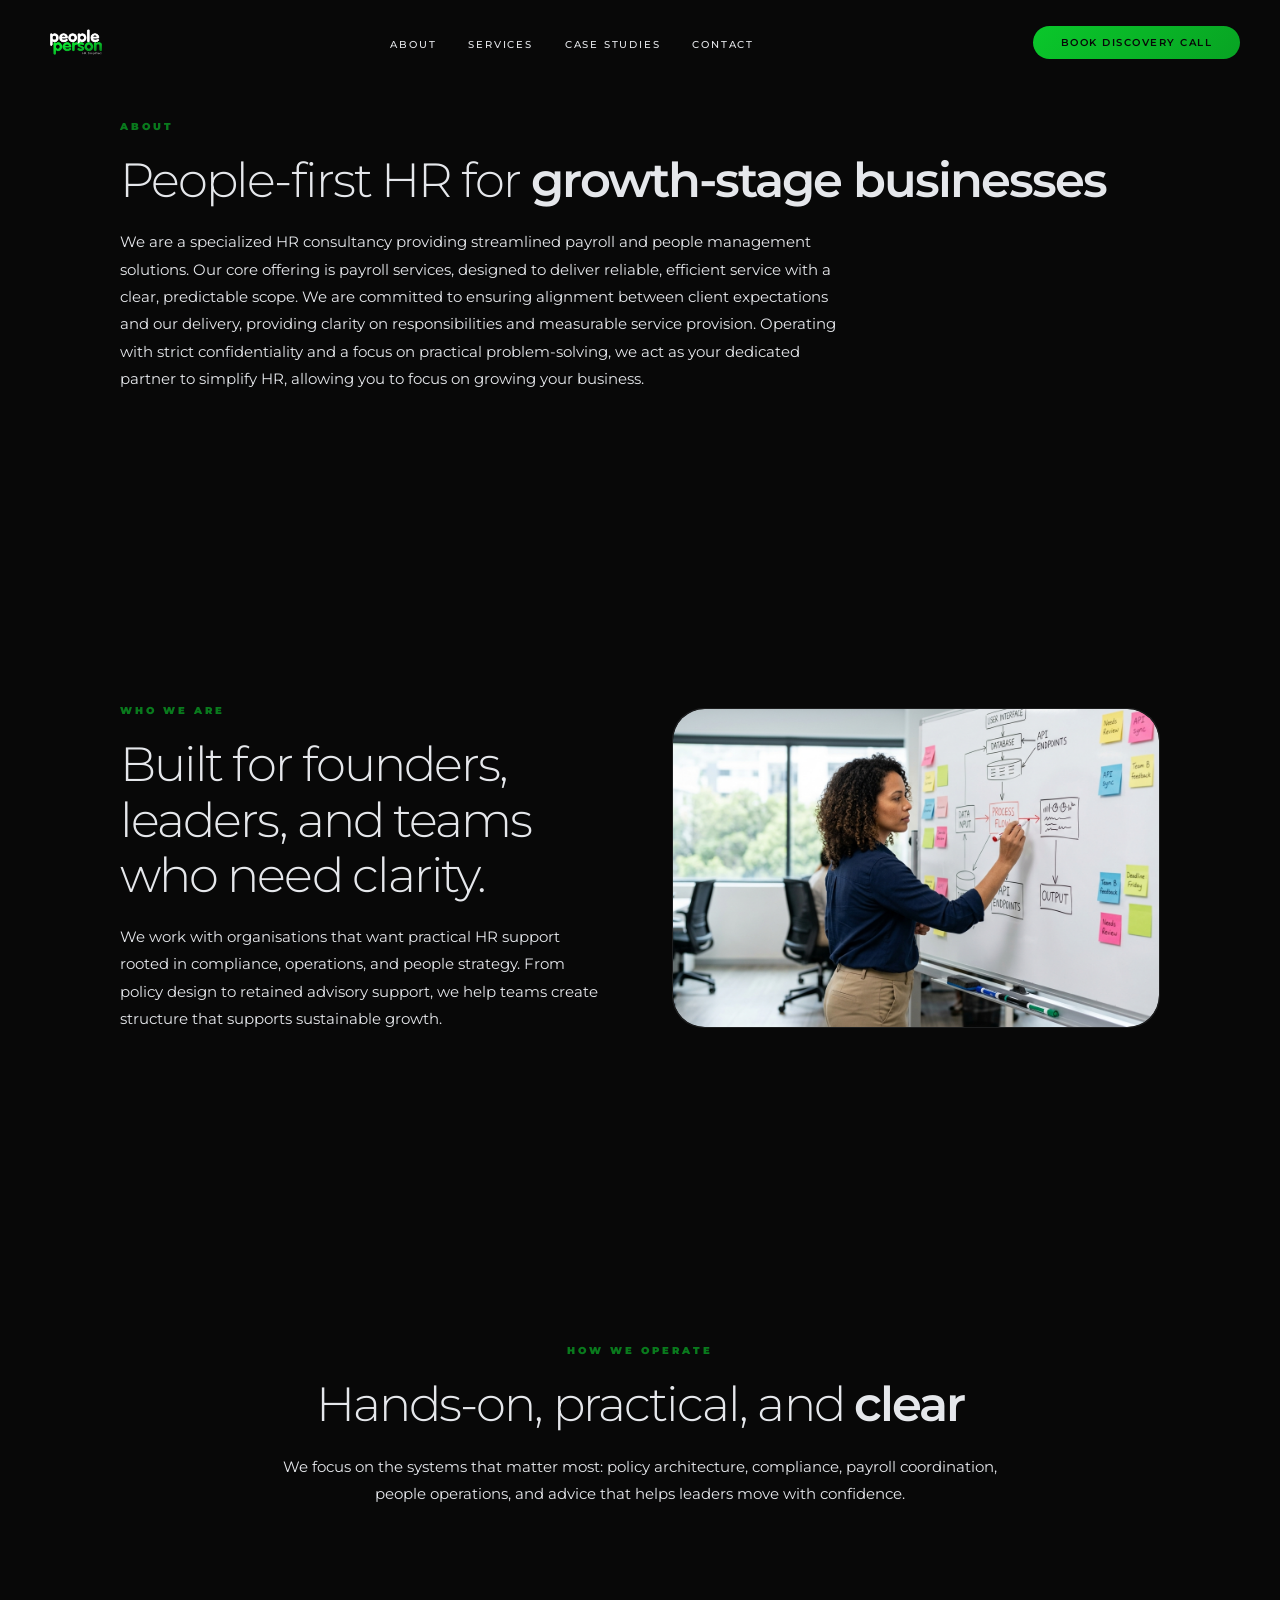
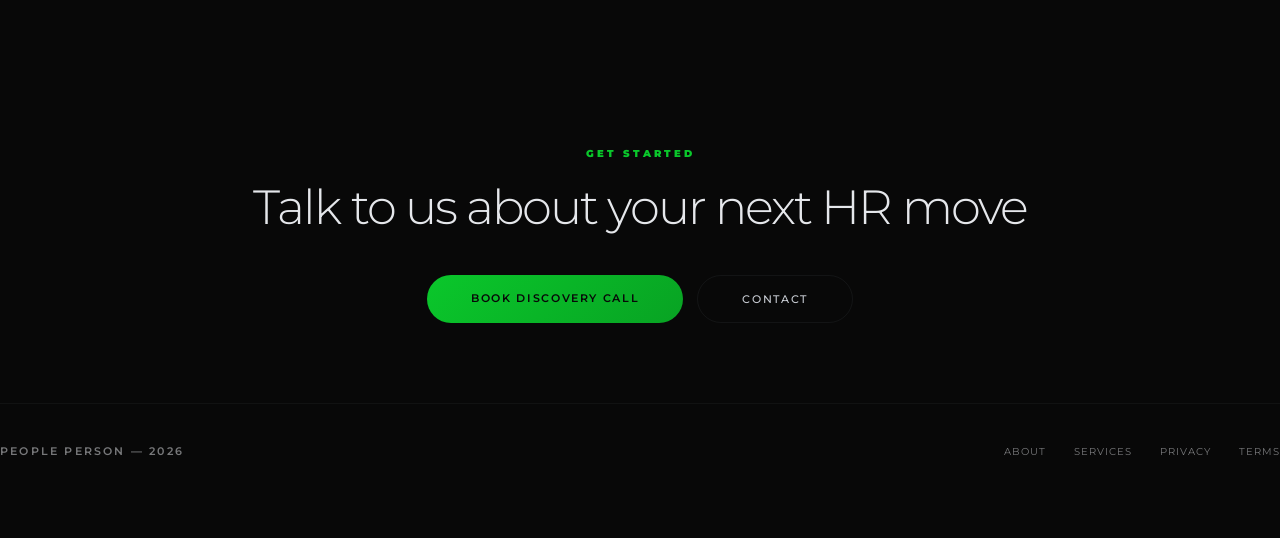
==== commit ddfaeb24: "about and CTA" ====
--- a/about.html
+++ b/about.html
@@ -31,7 +31,7 @@
       <p class="section-tag">About</p>
       <h1 class="section-title">People-first HR for <strong>growth-stage businesses</strong></h1>
       <p class="section-body" style="max-width: 720px;">
-        People Person helps businesses build clearer HR systems, stronger policies, and better employee experiences without adding the weight of a large internal team.
+        We are a specialized HR consultancy providing streamlined payroll and people management solutions. Our core offering is payroll services, designed to deliver reliable, efficient service with a clear, predictable scope. We are committed to ensuring alignment between client expectations and our delivery, providing clarity on responsibilities and measurable service provision. Operating with strict confidentiality and a focus on practical problem-solving, we act as your dedicated partner to simplify HR, allowing you to focus on growing your business.
       </p>
     </section>
 
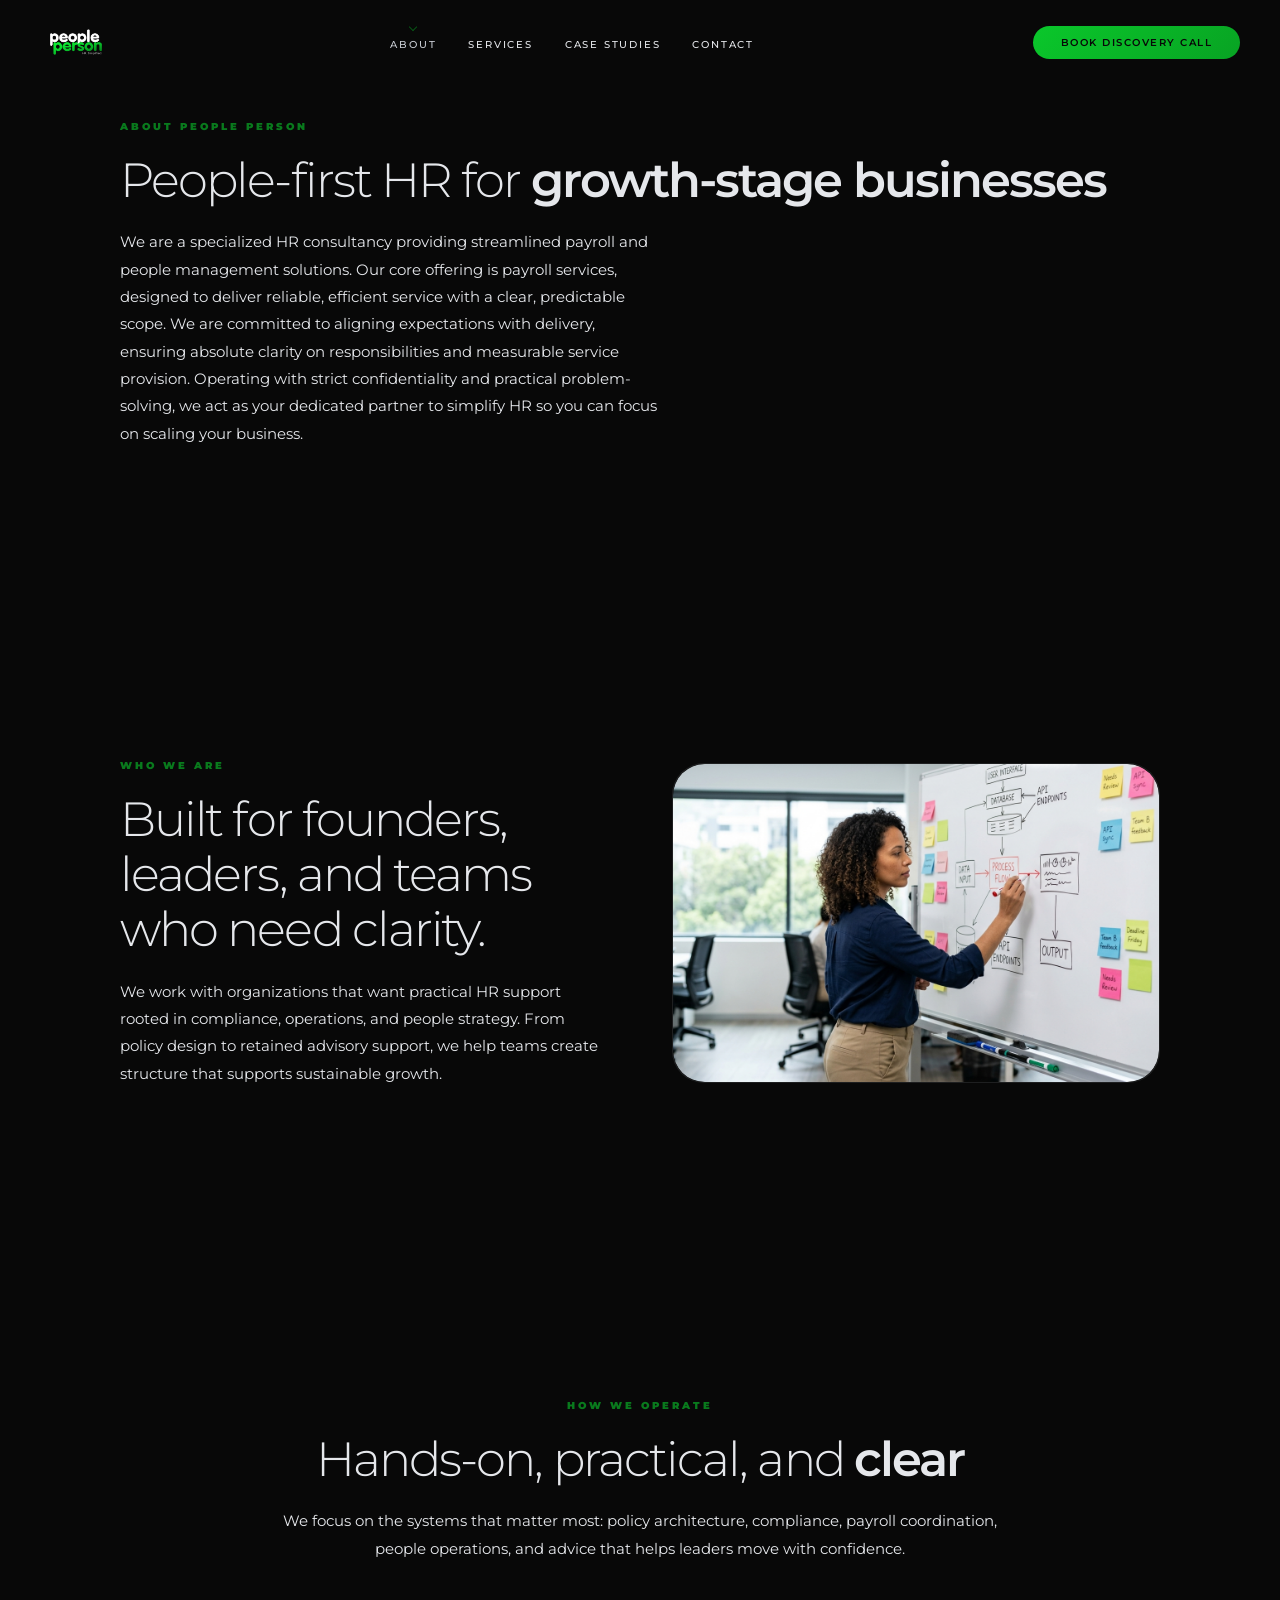
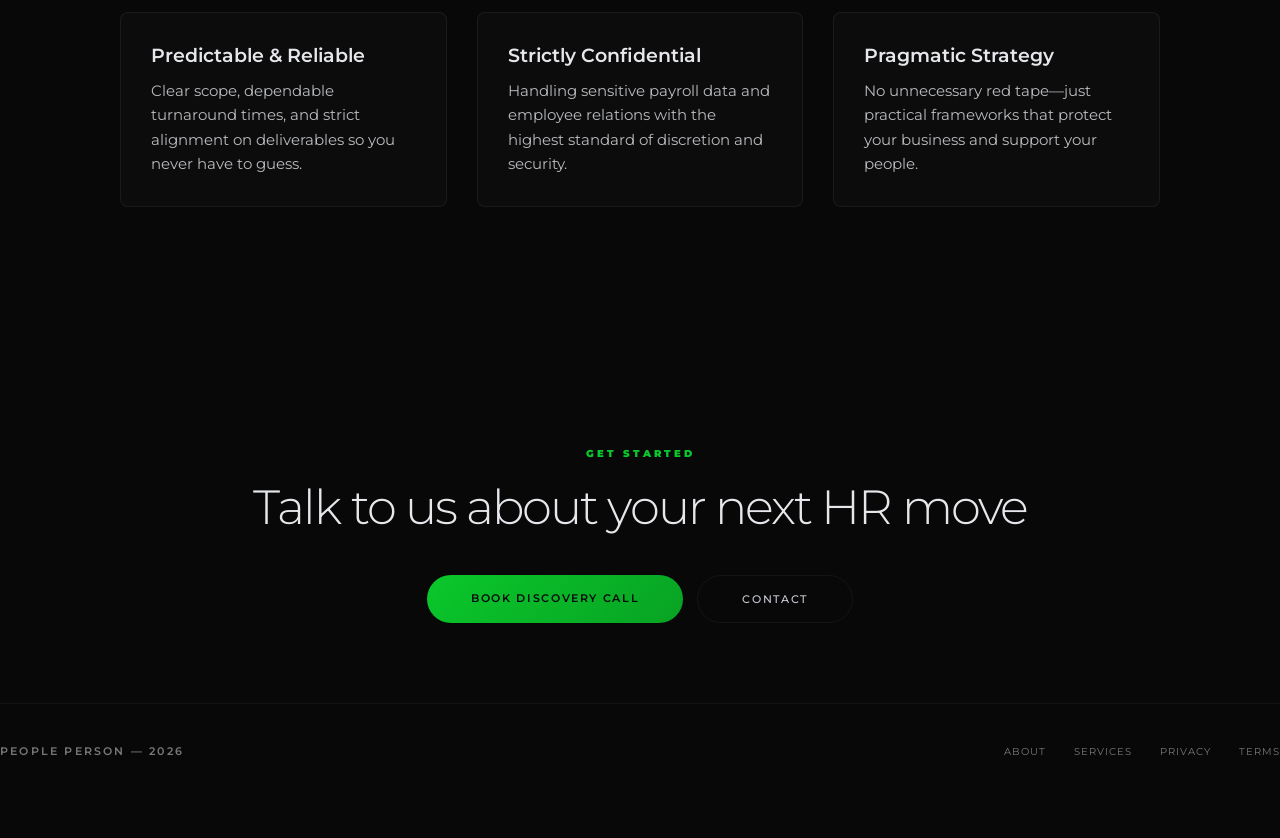
==== commit f71a73ba: "changes" ====
--- a/about.html
+++ b/about.html
@@ -3,20 +3,21 @@
 <head>
   <meta charset="UTF-8">
   <meta name="viewport" content="width=device-width, initial-scale=1.0">
-  <meta name="description" content="Learn more about People Person and how we help growth-stage businesses build stronger HR foundations.">
+  <meta name="description" content="Learn more about People Person and how we help growth-stage businesses build stronger HR foundations and streamlined payroll solutions.">
   <title>About | People Person</title>
   <link rel="preconnect" href="https://fonts.googleapis.com">
-  <link href="https://fonts.googleapis.com/css2?family=Montserrat:wght=300;400;500;600;700&display=swap" rel="stylesheet">
+  <link href="https://fonts.googleapis.com/css2?family=Montserrat:wght@300;400;500;600;700&display=swap" rel="stylesheet">
   <link rel="stylesheet" href="templatemo-621-luminary-style.css">
 </head>
 <body>
+  <!-- Navigation Bar -->
   <nav class="top-nav" id="topNav">
     <a href="index.html" class="nav-brand" aria-label="People Person home">
       <img src="images/logo_dark_mode.png" alt="People Person Logo" class="logo-image logo-dark">
       <img src="images/logo_light_mode1.png" alt="People Person Logo" class="logo-image logo-light">
     </a>
     <ul class="nav-links">
-      <li><a href="about.html">About</a></li>
+      <li><a href="about.html" class="active" aria-current="page">About</a></li>
       <li><a href="services.html">Services</a></li>
       <li><a href="case-studies.html">Case Studies</a></li>
       <li><a href="contact.html">Contact</a></li>
@@ -27,39 +28,59 @@
   </nav>
 
   <main class="main">
+    <!-- Hero Section -->
     <section class="section">
-      <p class="section-tag">About</p>
+      <p class="section-tag">About People Person</p>
       <h1 class="section-title">People-first HR for <strong>growth-stage businesses</strong></h1>
-      <p class="section-body" style="max-width: 720px;">
-        We are a specialized HR consultancy providing streamlined payroll and people management solutions. Our core offering is payroll services, designed to deliver reliable, efficient service with a clear, predictable scope. We are committed to ensuring alignment between client expectations and our delivery, providing clarity on responsibilities and measurable service provision. Operating with strict confidentiality and a focus on practical problem-solving, we act as your dedicated partner to simplify HR, allowing you to focus on growing your business.
+      <p class="section-body">
+        We are a specialized HR consultancy providing streamlined payroll and people management solutions. Our core offering is payroll services, designed to deliver reliable, efficient service with a clear, predictable scope. We are committed to aligning expectations with delivery, ensuring absolute clarity on responsibilities and measurable service provision. Operating with strict confidentiality and practical problem-solving, we act as your dedicated partner to simplify HR so you can focus on scaling your business.
       </p>
     </section>
 
+    <!-- Who We Are Feature Section -->
     <section class="section">
       <div class="feature reveal">
         <div class="feature-content">
           <p class="section-tag">Who we are</p>
           <h2 class="section-title">Built for founders, leaders, and teams who need clarity.</h2>
           <p class="section-body">
-            We work with organisations that want practical HR support rooted in compliance, operations, and people strategy. From policy design to retained advisory support, we help teams create structure that supports sustainable growth.
+            We work with organizations that want practical HR support rooted in compliance, operations, and people strategy. From policy design to retained advisory support, we help teams create structure that supports sustainable growth.
           </p>
         </div>
         <div class="feature-visual">
-          <img src="images/infrastructure_modelling.png" alt="Consultant mapping HR systems on a whiteboard.">
+          <img src="images/infrastructure_modelling.png" alt="Consultant mapping HR systems on a whiteboard during a strategic session.">
         </div>
       </div>
     </section>
 
+    <!-- Core Pillars / Operating Principles Grid -->
     <section class="section section-center">
       <p class="section-tag">How we operate</p>
       <h2 class="section-title">Hands-on, practical, and <strong>clear</strong></h2>
-      <p class="section-body" style="max-width: 720px; margin: 0 auto;">
+      <p class="section-body" style="max-width: 720px; margin: 0 auto 50px auto;">
         We focus on the systems that matter most: policy architecture, compliance, payroll coordination, people operations, and advice that helps leaders move with confidence.
       </p>
+      
+      <!-- Added a structured grid for visual variety -->
+      <div class="pillars-grid reveal" style="display: grid; grid-template-columns: repeat(auto-fit, minmax(280px, 1fr)); gap: 30px; text-align: left; margin-top: 40px;">
+        <div class="pillar-card" style="padding: 30px; background: rgba(255,255,255,0.02); border-radius: 8px; border: 1px solid rgba(255,255,255,0.06);">
+          <h3 style="font-size: 1.2rem; margin-bottom: 12px; font-weight: 600;">Predictable & Reliable</h3>
+          <p style="font-size: 0.95rem; opacity: 0.8; line-height: 1.6;">Clear scope, dependable turnaround times, and strict alignment on deliverables so you never have to guess.</p>
+        </div>
+        <div class="pillar-card" style="padding: 30px; background: rgba(255,255,255,0.02); border-radius: 8px; border: 1px solid rgba(255,255,255,0.06);">
+          <h3 style="font-size: 1.2rem; margin-bottom: 12px; font-weight: 600;">Strictly Confidential</h3>
+          <p style="font-size: 0.95rem; opacity: 0.8; line-height: 1.6;">Handling sensitive payroll data and employee relations with the highest standard of discretion and security.</p>
+        </div>
+        <div class="pillar-card" style="padding: 30px; background: rgba(255,255,255,0.02); border-radius: 8px; border: 1px solid rgba(255,255,255,0.06);">
+          <h3 style="font-size: 1.2rem; margin-bottom: 12px; font-weight: 600;">Pragmatic Strategy</h3>
+          <p style="font-size: 0.95rem; opacity: 0.8; line-height: 1.6;">No unnecessary red tape—just practical frameworks that protect your business and support your people.</p>
+        </div>
+      </div>
     </section>
   </main>
 
-  <section class="footer-cta" id="cta">
+  <!-- Footer CTA Section -->
+  <footer class="footer-cta" id="cta">
     <p class="section-tag reveal">Get Started</p>
     <h2 class="section-title reveal reveal-d1">Talk to us about your next HR move</h2>
     <div class="footer-ctas reveal reveal-d3">
@@ -76,8 +97,8 @@
         <a href="terms.html">Terms</a>
       </div>
     </div>
-  </section>
+  </footer>
 
   <script src="templatemo-621-luminary-script.js"></script>
 </body>
-</html>
+</html>
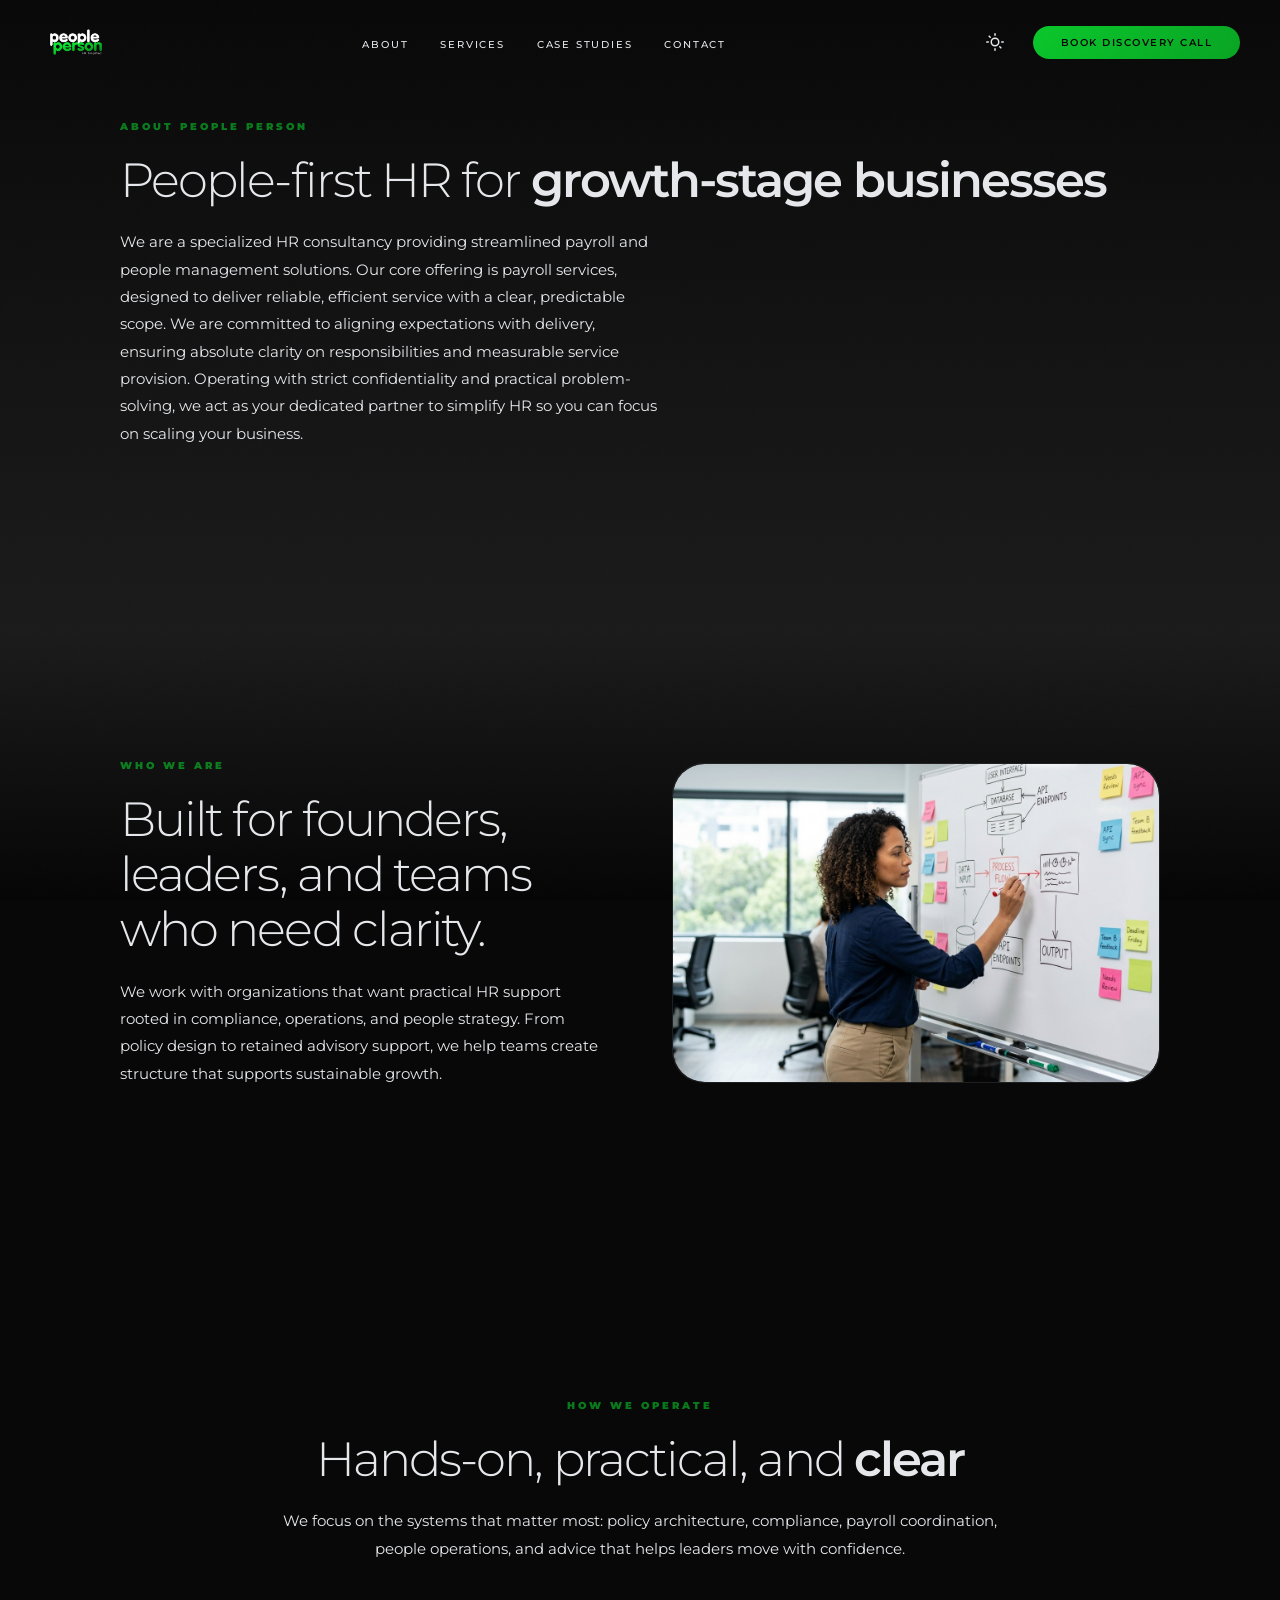
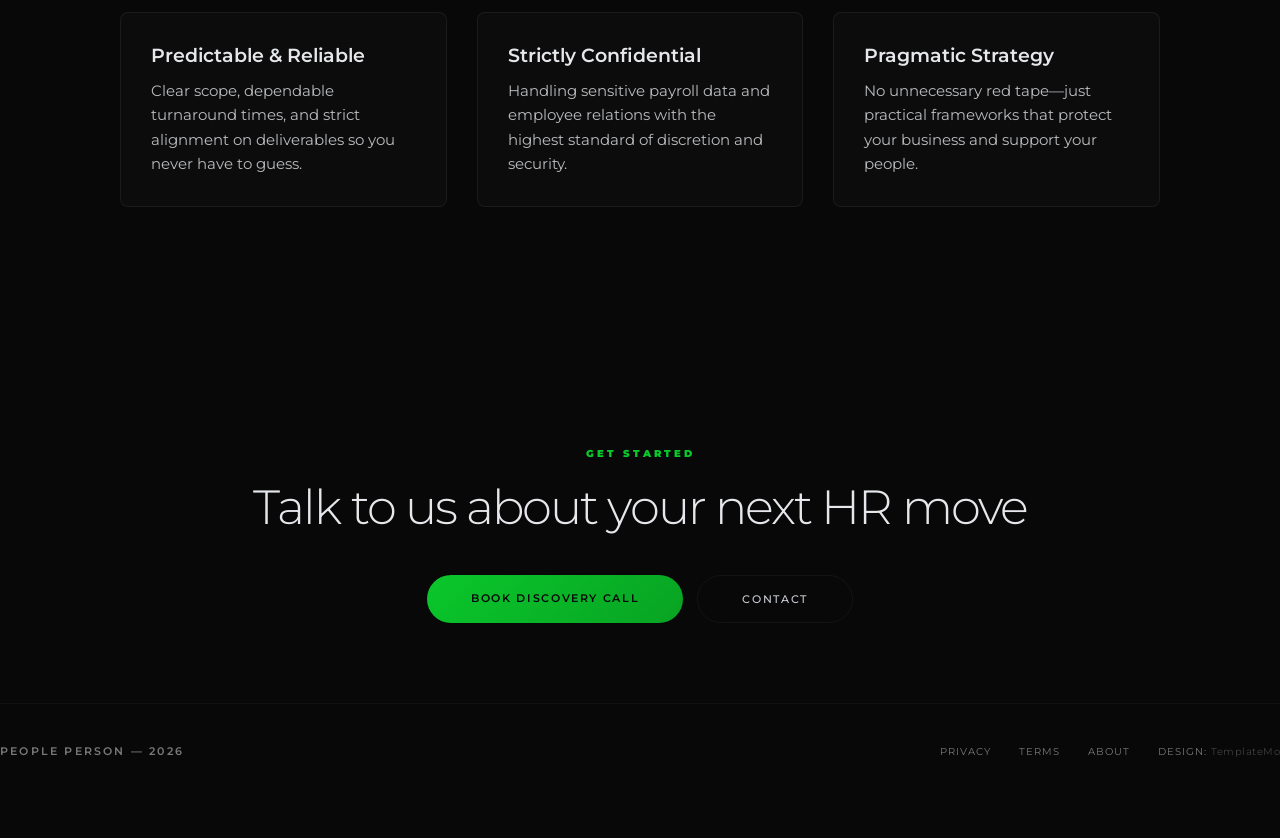
==== commit 14602fd3: "consistency match" ====
--- a/about.html
+++ b/about.html
@@ -10,6 +10,8 @@
   <link rel="stylesheet" href="templatemo-621-luminary-style.css">
 </head>
 <body>
+  <svg class="grain" width="100%" height="100%"><filter id="n"><feTurbulence type="fractalNoise" baseFrequency="0.65" numOctaves="5" stitchTiles="stitch"/><feColorMatrix type="saturate" values="0"/></filter><rect width="100%" height="100%" filter="url(#n)"/></svg>
+  <div class="atmosphere"></div>
   <!-- Navigation Bar -->
   <nav class="top-nav" id="topNav">
     <a href="index.html" class="nav-brand" aria-label="People Person home">
@@ -22,10 +24,18 @@
       <li><a href="case-studies.html">Case Studies</a></li>
       <li><a href="contact.html">Contact</a></li>
     </ul>
-    <div class="nav-right">
+    <div class="nav-right" id="navRight">
+      <button class="theme-toggle" id="themeToggle" aria-label="Toggle theme">
+        <svg class="sun-icon" viewBox="0 0 24 24" width="18" height="18" stroke="currentColor" stroke-width="2" fill="none" stroke-linecap="round" stroke-linejoin="round"><circle cx="12" cy="12" r="5"></circle><line x1="12" y1="1" x2="12" y2="3"></line><line x1="12" y1="21" x2="12" y2="23"></line><line x1="4.22" y1="4.22" x2="5.64" y2="5.64"></line><line x1="18.36" y1="18.36" x2="19.78" y2="19.78"></line><line x1="1" y1="12" x2="3" y2="12"></line><line x1="21" y1="12" x2="23" y2="12"></line></svg>
+        <svg class="moon-icon" viewBox="0 0 24 24" width="18" height="18" stroke="currentColor" stroke-width="2" fill="none" stroke-linecap="round" stroke-linejoin="round"><path d="M21 12.79A9 9 0 1 1 11.21 3 7 7 0 0 0 21 12.79z"></path></svg>
+      </button>
       <a href="https://calendar.app.google/dWncbSp8jBmYi63D6" target="_blank" rel="noopener noreferrer" class="nav-cta">Book Discovery Call</a>
     </div>
+    <button class="nav-toggle" id="navToggle" aria-label="Toggle menu" aria-expanded="false"><span class="toggle-bar"></span><span class="toggle-bar"></span></button>
   </nav>
+  <div class="mobile-menu" id="mobileMenu"><div class="mobile-menu-inner"><div class="mobile-menu-links">
+    <a href="index.html" class="mobile-menu-link" data-index="01">Home</a><a href="about.html" class="mobile-menu-link" data-index="02">About</a><a href="services.html" class="mobile-menu-link" data-index="03">Services</a><a href="case-studies.html" class="mobile-menu-link" data-index="04">Case Studies</a><a href="contact.html" class="mobile-menu-link" data-index="05">Contact</a>
+  </div><div class="mobile-menu-footer"><a href="privacy.html">Privacy Policy</a><a href="terms.html">Terms of Engagement</a></div></div></div>
 
   <main class="main">
     <!-- Hero Section -->
@@ -91,10 +101,10 @@
     <div class="footer-bar reveal reveal-d4" style="margin-top: 80px;">
       <div class="footer-brand">People Person &mdash; 2026</div>
       <div class="footer-links">
-        <a href="about.html">About</a>
-        <a href="services.html">Services</a>
         <a href="privacy.html">Privacy</a>
         <a href="terms.html">Terms</a>
+        <a href="about.html">About</a>
+        <span class="footer-credit">Design: <a href="https://templatemo.com" target="_blank" rel="nofollow">TemplateMo</a></span>
       </div>
     </div>
   </footer>
